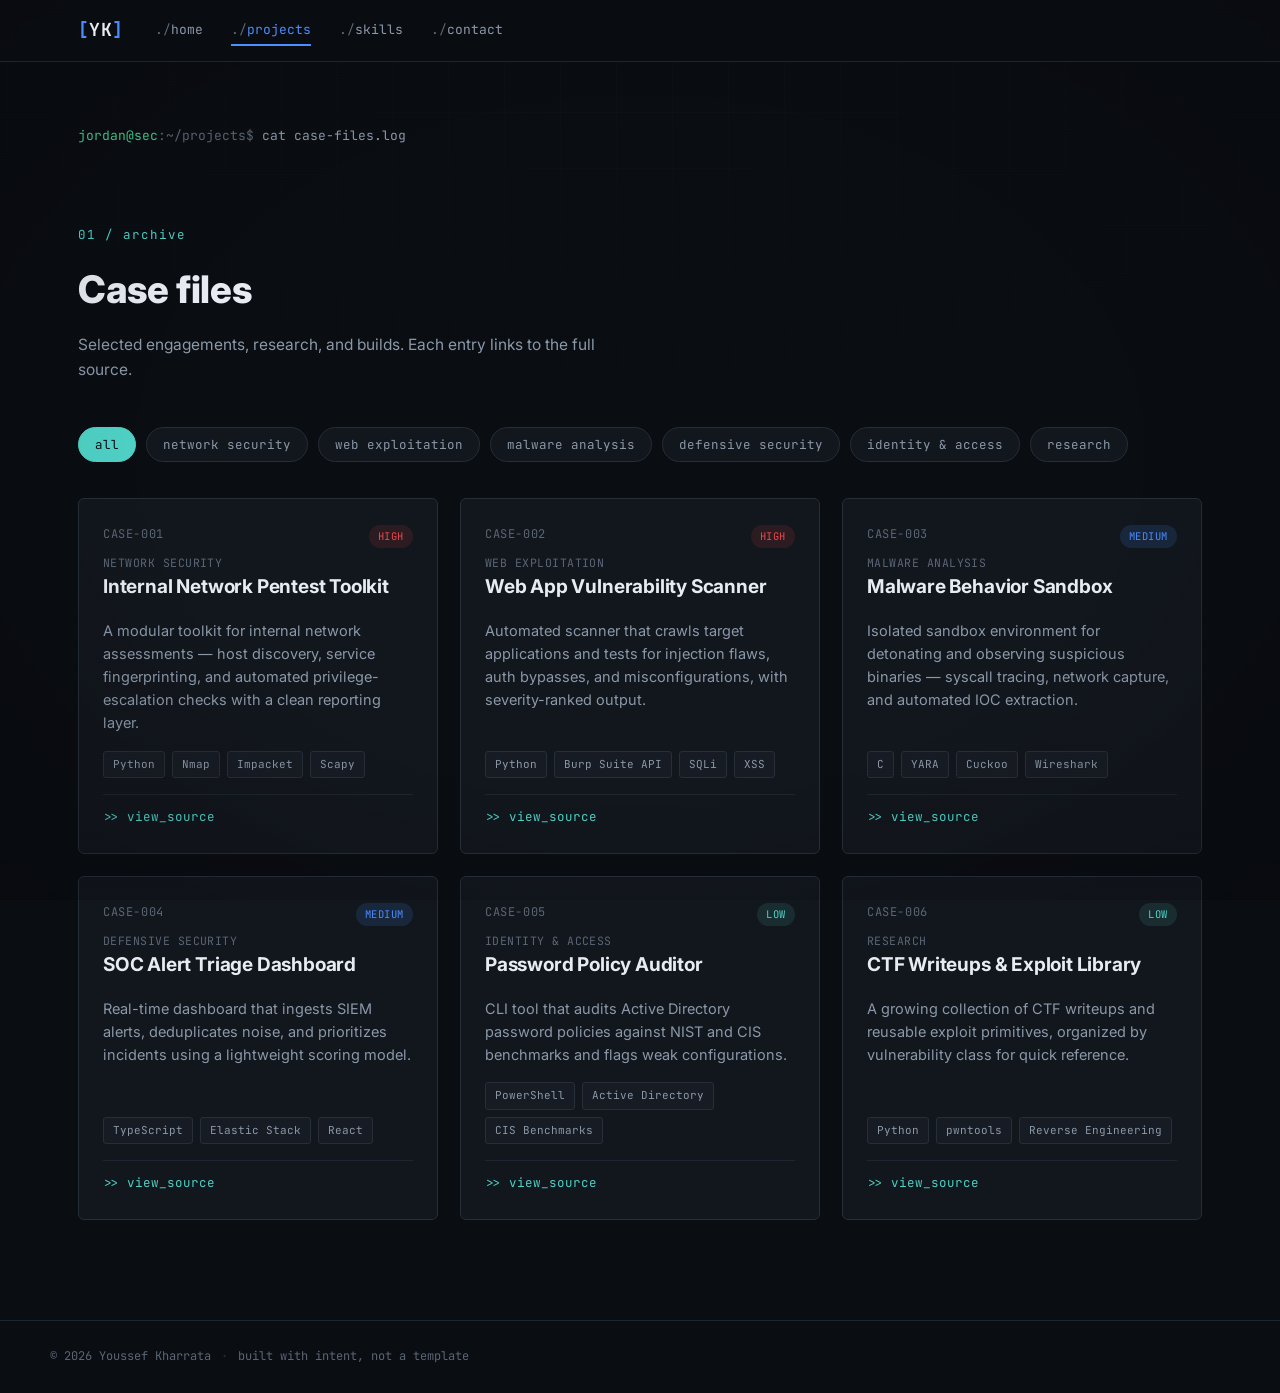
==== projects.html @ e9086f8f "Initial portfolio" ====
<!DOCTYPE html>
<html lang="en">
<head>
<meta charset="UTF-8">
<meta name="viewport" content="width=device-width, initial-scale=1.0">
<title>Projects — Youssef Kharrata</title>
<meta name="description" content="Case files: penetration testing tools, malware analysis, and security research projects.">
<link rel="preconnect" href="https://fonts.googleapis.com">
<link rel="preconnect" href="https://fonts.gstatic.com" crossorigin>
<link href="https://fonts.googleapis.com/css2?family=JetBrains+Mono:wght@400;500;600;700&family=Inter:wght@400;500;600;700;800&display=swap" rel="stylesheet">
<link rel="stylesheet" href="styles.css">
<link rel="icon" type="image/svg+xml" href="favicon.svg">
<meta name="theme-color" content="#0A0D12">
<meta property="og:type" content="website">
<meta property="og:title" content="Projects — Youssef Kharrata">
<meta property="og:description" content="Case files: penetration testing tools, malware analysis, and security research projects.">
<meta name="twitter:card" content="summary">
</head>
<body>

<div class="crt-overlay" aria-hidden="true"></div>

<header class="nav">
  <div class="nav-inner">
    <a class="nav-brand" href="index.html">
      <span class="brand-bracket">[</span>YK<span class="brand-bracket">]</span>
    </a>
    <nav class="nav-links">
      <a href="index.html">home</a>
      <a href="projects.html" class="is-active">projects</a>
      <a href="skills.html">skills</a>
      <a href="contact.html">contact</a>
    </nav>
    <button class="nav-toggle" id="navToggle" aria-label="Toggle menu" aria-expanded="false">
      <span></span><span></span><span></span>
    </button>
  </div>
</header>

<div class="page-header">
  <p class="page-path">jordan@sec<span class="path-sep">:~/projects$</span> <span class="path-cmd">cat case-files.log</span></p>
</div>

<section class="section">
  <div class="section-inner">
    <div class="section-head">
      <p class="section-kicker">01 / archive</p>
      <h2 class="section-title">Case files</h2>
      <p class="section-desc">Selected engagements, research, and builds. Each entry links to the full source.</p>
    </div>

    <div class="filter-row" id="filterRow" role="tablist" aria-label="Filter case files by category">
      <button class="filter-chip is-active" data-filter="all">all</button>
    </div>

    <div class="case-grid" id="caseGrid"></div>
  </div>
</section>

<footer class="footer">
  <div class="footer-inner">
    <span>© <span id="year"></span> Youssef Kharrata</span>
    <span class="footer-sep">·</span>
    <span>built with intent, not a template</span>
  </div>
</footer>

<script src="shared.js"></script>
<script src="projects.js"></script>
</body>
</html>
---- styles.css ----
/* ==========================================================================
   DESIGN TOKENS
   ========================================================================== */
:root {
  /* color */
  --bg:            #0A0D12;
  --surface:       #12161D;
  --surface-2:     #171C24;
  --border:        #262E38;
  --border-soft:   #1D2530;
  --text:          #E7ECF2;
  --text-dim:      #8B98A8;
  --text-faint:    #5B6675;
  --blue:          #4C8DFF;
  --blue-dim:      #294A80;
  --cyan:          #4FD1C5;
  --cyan-dim:      #2B6B65;
  --red:           #E5484D;
  --green:         #3ECF8E;

  /* type */
  --font-mono: 'JetBrains Mono', ui-monospace, 'SF Mono', Menlo, monospace;
  --font-body: 'Inter', -apple-system, BlinkMacSystemFont, sans-serif;

  /* layout */
  --max-w: 1180px;
  --radius: 3px;
  --radius-lg: 6px;
}

/* ==========================================================================
   RESET & BASE
   ========================================================================== */
*, *::before, *::after { box-sizing: border-box; }
html { scroll-behavior: smooth; }
@media (prefers-reduced-motion: reduce) {
  html { scroll-behavior: auto; }
  *, *::before, *::after { animation-duration: 0.001ms !important; animation-iteration-count: 1 !important; transition-duration: 0.001ms !important; }
}

body {
  margin: 0;
  background: var(--bg);
  color: var(--text);
  font-family: var(--font-body);
  font-size: 16px;
  line-height: 1.6;
  -webkit-font-smoothing: antialiased;
  opacity: 0;
  transition: opacity 0.35s ease;
}
body.is-loaded { opacity: 1; }
@media (prefers-reduced-motion: reduce) {
  body { opacity: 1; transition: none; }
}

a { color: inherit; text-decoration: none; }
h1, h2, h3, p { margin: 0; }
button { font-family: inherit; cursor: pointer; }
img { max-width: 100%; display: block; }

::selection { background: var(--blue); color: #060B14; }

/* subtle base texture: faint grid */
body::before {
  content: "";
  position: fixed;
  inset: 0;
  z-index: 0;
  pointer-events: none;
  background-image:
    linear-gradient(var(--border-soft) 1px, transparent 1px),
    linear-gradient(90deg, var(--border-soft) 1px, transparent 1px);
  background-size: 56px 56px;
  opacity: 0.25;
  mask-image: radial-gradient(ellipse 80% 60% at 50% 0%, black 0%, transparent 70%);
}

/* CRT scanline + vignette overlay — quiet, ambient, not a gimmick */
.crt-overlay {
  position: fixed;
  inset: 0;
  z-index: 40;
  pointer-events: none;
  background:
    radial-gradient(ellipse at center, transparent 55%, rgba(0,0,0,0.35) 100%),
    repeating-linear-gradient(
      to bottom,
      rgba(255,255,255,0.012) 0px,
      rgba(255,255,255,0.012) 1px,
      transparent 1px,
      transparent 3px
    );
  opacity: 0.5;
}

/* ==========================================================================
   NAV
   ========================================================================== */
.nav {
  position: sticky;
  top: 0;
  z-index: 50;
  background: rgba(10, 13, 18, 0.82);
  backdrop-filter: blur(10px);
  border-bottom: 1px solid var(--border-soft);
}

.nav-inner {
  max-width: var(--max-w);
  margin: 0 auto;
  padding: 16px 28px;
  display: flex;
  align-items: center;
  gap: 32px;
}

.nav-brand {
  font-family: var(--font-mono);
  font-weight: 700;
  font-size: 18px;
  letter-spacing: 0.02em;
  color: var(--text);
}
.brand-bracket { color: var(--blue); }

.nav-links {
  display: flex;
  gap: 28px;
  margin-right: auto;
  font-family: var(--font-mono);
  font-size: 13px;
}
.nav-links a {
  color: var(--text-dim);
  position: relative;
  padding: 4px 0;
  transition: color 0.15s ease;
}
.nav-links a::before { content: "./"; color: var(--text-faint); }
.nav-links a:hover { color: var(--blue); }
.nav-links a.is-active { color: var(--blue); }
.nav-links a.is-active::after {
  content: "";
  position: absolute;
  left: 0; right: 0; bottom: -1px;
  height: 2px;
  background: var(--blue);
}

.nav-toggle { display: none; }

/* ==========================================================================
   HERO
   ========================================================================== */
.hero {
  position: relative;
  z-index: 1;
  max-width: var(--max-w);
  margin: 0 auto;
  padding: 72px 28px 100px;
  display: flex;
  flex-direction: column;
  gap: 56px;
}

.hero-inner {
  display: grid;
  grid-template-columns: 1fr 1fr;
  gap: 48px;
  align-items: center;
}

/* --- terminal --- */
.terminal {
  background: var(--surface);
  border: 1px solid var(--border);
  border-radius: var(--radius-lg);
  overflow: hidden;
  box-shadow: 0 20px 60px -20px rgba(0,0,0,0.6);
  display: flex;
  flex-direction: column;
}
.terminal-bar {
  display: flex;
  align-items: center;
  gap: 8px;
  padding: 10px 14px;
  background: var(--surface-2);
  border-bottom: 1px solid var(--border);
}
.dot { width: 10px; height: 10px; border-radius: 50%; }
.dot.red { background: #4a2325; }
.dot.amber { background: #4a3a1c; }
.dot.green { background: #1c3a2c; }
.terminal-title {
  margin-left: 10px;
  font-family: var(--font-mono);
  font-size: 12px;
  color: var(--text-faint);
}
.terminal-body {
  padding: 20px 20px 14px;
  font-family: var(--font-mono);
  font-size: 13.5px;
  line-height: 1.85;
  min-height: 260px;
  max-height: 380px;
  overflow-y: auto;
  color: var(--cyan);
  cursor: text;
}
.terminal-body .line { color: var(--text-dim); }
.terminal-body .line .ok { color: var(--green); }
.terminal-body .line .path { color: var(--blue); }
.terminal-body .line.echoed { color: var(--text); }
.terminal-body .line.echoed .prompt-tag { color: var(--green); }
.terminal-body .line.echoed .prompt-sep2 { color: var(--text-faint); }
.terminal-body .line.error { color: var(--red); }
.terminal-body .line.hint { color: var(--text-faint); }
.terminal-body .line a { color: var(--blue); text-decoration: underline; text-underline-offset: 2px; }

.term-cursor {
  display: inline-block;
  width: 8px;
  height: 15px;
  background: var(--blue);
  vertical-align: middle;
  margin-left: 2px;
  animation: blink 1s step-end infinite;
}
@keyframes blink { 50% { opacity: 0; } }

/* live input row inside terminal */
.terminal-input-row {
  display: flex;
  align-items: center;
  gap: 8px;
  padding: 2px 0 4px;
}
.terminal-input-row .prompt-tag { color: var(--green); white-space: nowrap; }
.terminal-input-row .prompt-sep2 { color: var(--text-faint); white-space: nowrap; margin-right: 2px; }
.terminal-input {
  flex: 1;
  background: transparent;
  border: none;
  outline: none;
  color: var(--text);
  font-family: var(--font-mono);
  font-size: 13.5px;
  caret-color: var(--blue);
}
.terminal-input::placeholder { color: var(--text-faint); }

/* --- profile --- */
.hero-profile {
  opacity: 0;
  transform: translateY(10px);
  transition: opacity 0.6s ease, transform 0.6s ease;
}
.hero-profile.is-visible { opacity: 1; transform: translateY(0); }

.eyebrow {
  font-family: var(--font-mono);
  font-size: 13px;
  color: var(--blue);
  letter-spacing: 0.03em;
  margin-bottom: 14px;
}
.hero-name {
  font-family: var(--font-body);
  font-weight: 800;
  font-size: clamp(38px, 5vw, 56px);
  line-height: 1.05;
  letter-spacing: -0.02em;
  margin-bottom: 18px;
}
.hero-tagline {
  color: var(--text-dim);
  font-size: 17px;
  max-width: 46ch;
  margin-bottom: 30px;
}
.hero-actions {
  display: flex;
  gap: 14px;
  margin-bottom: 32px;
  flex-wrap: wrap;
}

.btn {
  font-family: var(--font-mono);
  font-size: 13.5px;
  font-weight: 500;
  padding: 12px 22px;
  border-radius: var(--radius);
  border: 1px solid transparent;
  display: inline-flex;
  align-items: center;
  gap: 8px;
  transition: all 0.15s ease;
}
.btn-primary {
  background: var(--blue);
  color: #060B14;
}
.btn-primary:hover { background: #6FA2FF; transform: translateY(-1px); }
.btn-ghost {
  border-color: var(--border);
  color: var(--text);
}
.btn-ghost:hover { border-color: var(--blue); color: var(--blue); }

.hero-meta {
  font-family: var(--font-mono);
  font-size: 12.5px;
  color: var(--text-faint);
  display: flex;
  gap: 10px;
  flex-wrap: wrap;
}
.meta-label { color: var(--text-faint); opacity: 0.7; margin-right: 4px; }
.meta-sep { color: var(--border); }

.hero-scroll-cue {
  align-self: center;
  display: flex;
  flex-direction: column;
  align-items: center;
  gap: 8px;
  font-family: var(--font-mono);
  font-size: 11px;
  color: var(--text-faint);
  letter-spacing: 0.1em;
}
.scroll-line {
  width: 1px;
  height: 34px;
  background: linear-gradient(to bottom, var(--text-faint), transparent);
  animation: scroll-cue 2s ease-in-out infinite;
}
@keyframes scroll-cue {
  0%, 100% { opacity: 0.3; }
  50% { opacity: 1; }
}

/* ==========================================================================
   PAGE HEADER (used on projects / skills / contact pages)
   ========================================================================== */
.page-header {
  position: relative;
  z-index: 1;
  max-width: var(--max-w);
  margin: 0 auto;
  padding: 64px 28px 0;
}
.page-path {
  font-family: var(--font-mono);
  font-size: 13px;
  color: var(--green);
  margin-bottom: 18px;
}
.page-path .path-sep { color: var(--text-faint); }
.page-path .path-cmd { color: var(--text-dim); }

/* ==========================================================================
   SECTIONS (shared)
   ========================================================================== */
.section {
  position: relative;
  z-index: 1;
  padding: 60px 0 100px;
  border-top: 1px solid var(--border-soft);
}
.section-alt { background: linear-gradient(180deg, transparent, rgba(255,255,255,0.012) 8%, rgba(255,255,255,0.012) 92%, transparent); }
.section-inner {
  max-width: var(--max-w);
  margin: 0 auto;
  padding: 0 28px;
}
.section-head { max-width: 640px; margin-bottom: 44px; }
.section-kicker {
  font-family: var(--font-mono);
  font-size: 12.5px;
  color: var(--cyan);
  letter-spacing: 0.08em;
  margin-bottom: 14px;
}
.section-title {
  font-weight: 800;
  font-size: clamp(28px, 3.4vw, 38px);
  letter-spacing: -0.01em;
  margin-bottom: 14px;
}
.section-desc { color: var(--text-dim); font-size: 15.5px; max-width: 52ch; }

/* first section on inner pages has no top border since page-header sits above it */
.page-header + .section { border-top: none; }

/* ==========================================================================
   PROJECTS — case files
   ========================================================================== */
.filter-row {
  display: flex;
  flex-wrap: wrap;
  gap: 10px;
  margin-bottom: 36px;
}
.filter-chip {
  font-family: var(--font-mono);
  font-size: 12.5px;
  color: var(--text-dim);
  background: var(--surface);
  border: 1px solid var(--border);
  padding: 8px 16px;
  border-radius: 999px;
  transition: all 0.15s ease;
}
.filter-chip:hover { color: var(--text); border-color: var(--text-faint); }
.filter-chip.is-active {
  color: var(--bg);
  background: var(--cyan);
  border-color: var(--cyan);
}

.case-grid {
  display: grid;
  grid-template-columns: repeat(auto-fill, minmax(320px, 1fr));
  gap: 22px;
}

.case-card {
  position: relative;
  background: var(--surface);
  border: 1px solid var(--border);
  border-radius: var(--radius-lg);
  padding: 26px 24px;
  display: flex;
  flex-direction: column;
  gap: 16px;
  transition: border-color 0.2s ease, transform 0.2s ease;
}
.case-card:hover { border-color: var(--blue-dim); transform: translateY(-3px); }

/* bracket-corner accent, appears on hover — targeting/scan motif */
.case-card::before, .case-card::after {
  content: "";
  position: absolute;
  width: 16px; height: 16px;
  border: 2px solid var(--blue);
  opacity: 0;
  transition: opacity 0.2s ease;
}
.case-card::before { top: -1px; left: -1px; border-right: none; border-bottom: none; }
.case-card::after { bottom: -1px; right: -1px; border-left: none; border-top: none; }
.case-card:hover::before, .case-card:hover::after { opacity: 1; }

.case-top {
  display: flex;
  justify-content: space-between;
  align-items: flex-start;
  gap: 12px;
}
.case-id {
  font-family: var(--font-mono);
  font-size: 12px;
  color: var(--text-faint);
  letter-spacing: 0.05em;
}
.case-severity {
  font-family: var(--font-mono);
  font-size: 10.5px;
  padding: 3px 9px;
  border-radius: 999px;
  text-transform: uppercase;
  letter-spacing: 0.05em;
  white-space: nowrap;
}
.sev-high { background: rgba(229,72,77,0.12); color: var(--red); }
.sev-medium { background: rgba(76,141,255,0.14); color: var(--blue); }
.sev-low { background: rgba(79,209,197,0.12); color: var(--cyan); }

.case-title { font-size: 19px; font-weight: 700; letter-spacing: -0.01em; }
.case-category {
  font-family: var(--font-mono);
  font-size: 11.5px;
  color: var(--text-faint);
  text-transform: uppercase;
  letter-spacing: 0.04em;
  margin-top: -10px;
}
.case-desc { color: var(--text-dim); font-size: 14.5px; flex: 1; }

.case-stack {
  display: flex;
  flex-wrap: wrap;
  gap: 7px;
}
.stack-tag {
  font-family: var(--font-mono);
  font-size: 11px;
  color: var(--text-dim);
  background: var(--surface-2);
  border: 1px solid var(--border);
  padding: 4px 9px;
  border-radius: var(--radius);
}

.case-links {
  display: flex;
  gap: 16px;
  padding-top: 12px;
  border-top: 1px solid var(--border-soft);
  font-family: var(--font-mono);
  font-size: 12.5px;
}
.case-links a { color: var(--cyan); transition: color 0.15s ease; }
.case-links a:hover { color: var(--blue); }
.case-links a.is-disabled { color: var(--text-faint); pointer-events: none; }

.case-empty {
  grid-column: 1 / -1;
  text-align: center;
  padding: 60px 20px;
  color: var(--text-faint);
  font-family: var(--font-mono);
  font-size: 13.5px;
}

/* ==========================================================================
   SKILLS — capability matrix
   ========================================================================== */
.skills-grid {
  display: grid;
  grid-template-columns: repeat(auto-fit, minmax(280px, 1fr));
  gap: 32px;
}

.skill-group {
  background: var(--surface);
  border: 1px solid var(--border);
  border-radius: var(--radius-lg);
  padding: 26px 24px;
}
.skill-group-title {
  font-family: var(--font-mono);
  font-size: 13px;
  color: var(--blue);
  letter-spacing: 0.04em;
  margin-bottom: 20px;
  padding-bottom: 14px;
  border-bottom: 1px solid var(--border-soft);
}

.skill-row {
  display: flex;
  align-items: center;
  justify-content: space-between;
  gap: 14px;
  padding: 9px 0;
}
.skill-name { font-size: 14px; color: var(--text); }
.skill-bars { display: flex; gap: 3px; }
.skill-bar {
  width: 14px; height: 7px;
  background: var(--border);
  border-radius: 1px;
}
.skill-bar.is-filled { background: var(--cyan); }

/* ==========================================================================
   CONTACT
   ========================================================================== */
.contact-inner { max-width: 900px; }
.contact-panel {
  background: var(--surface);
  border: 1px solid var(--border);
  border-radius: var(--radius-lg);
  padding: 30px 30px 26px;
  box-shadow: 0 20px 60px -30px rgba(0,0,0,0.6);
}
.contact-prompt {
  font-family: var(--font-mono);
  font-size: 14px;
  line-height: 1.9;
}
.prompt-user { color: var(--green); }
.prompt-sep { color: var(--text-faint); margin-right: 8px; }
.contact-json {
  margin: 10px 0 14px;
  padding: 18px 20px;
  background: var(--bg);
  border: 1px solid var(--border-soft);
  border-radius: var(--radius);
  color: var(--text-dim);
  font-size: 13.5px;
  overflow-x: auto;
  white-space: pre;
}
.contact-json a { color: var(--cyan); }
.contact-json a:hover { color: var(--blue); }
.blink-cursor { color: var(--blue); animation: blink 1s step-end infinite; }
.cursor-line { margin-top: 4px; }

.copy-btn {
  background: var(--surface-2);
  border: 1px solid var(--border);
  color: var(--text-dim);
  font-family: var(--font-mono);
  font-size: 11.5px;
  padding: 3px 9px;
  border-radius: var(--radius);
  margin-left: 10px;
  transition: all 0.15s ease;
}
.copy-btn:hover { color: var(--blue); border-color: var(--blue-dim); }

/* ==========================================================================
   FOOTER
   ========================================================================== */
.footer {
  border-top: 1px solid var(--border-soft);
  padding: 26px 28px;
}
.footer-inner {
  max-width: var(--max-w);
  margin: 0 auto;
  font-family: var(--font-mono);
  font-size: 12px;
  color: var(--text-faint);
  display: flex;
  gap: 10px;
  flex-wrap: wrap;
}
.footer-sep { color: var(--border); }

/* keyboard focus visibility */
a:focus-visible, button:focus-visible {
  outline: 2px solid var(--blue);
  outline-offset: 2px;
}

/* ==========================================================================
   RESPONSIVE
   ========================================================================== */
@media (max-width: 860px) {
  .hero-inner { grid-template-columns: 1fr; }
  .nav-links { position: fixed; top: 61px; left: 0; right: 0; background: var(--bg); border-bottom: 1px solid var(--border); flex-direction: column; gap: 0; padding: 8px 0; transform: translateY(-8px); opacity: 0; pointer-events: none; transition: all 0.2s ease; }
  .nav-links.is-open { transform: translateY(0); opacity: 1; pointer-events: auto; }
  .nav-links a { padding: 14px 28px; }
  .nav-toggle {
    display: flex;
    flex-direction: column;
    gap: 5px;
    background: none;
    border: none;
    padding: 6px;
  }
  .nav-toggle span { width: 20px; height: 2px; background: var(--text); }
}

@media (max-width: 520px) {
  .hero { padding: 48px 20px 70px; }
  .page-header { padding: 48px 20px 0; }
  .section { padding: 44px 0 70px; }
  .section-inner { padding: 0 20px; }
  .hero-actions { flex-direction: column; }
  .btn { justify-content: center; }
}
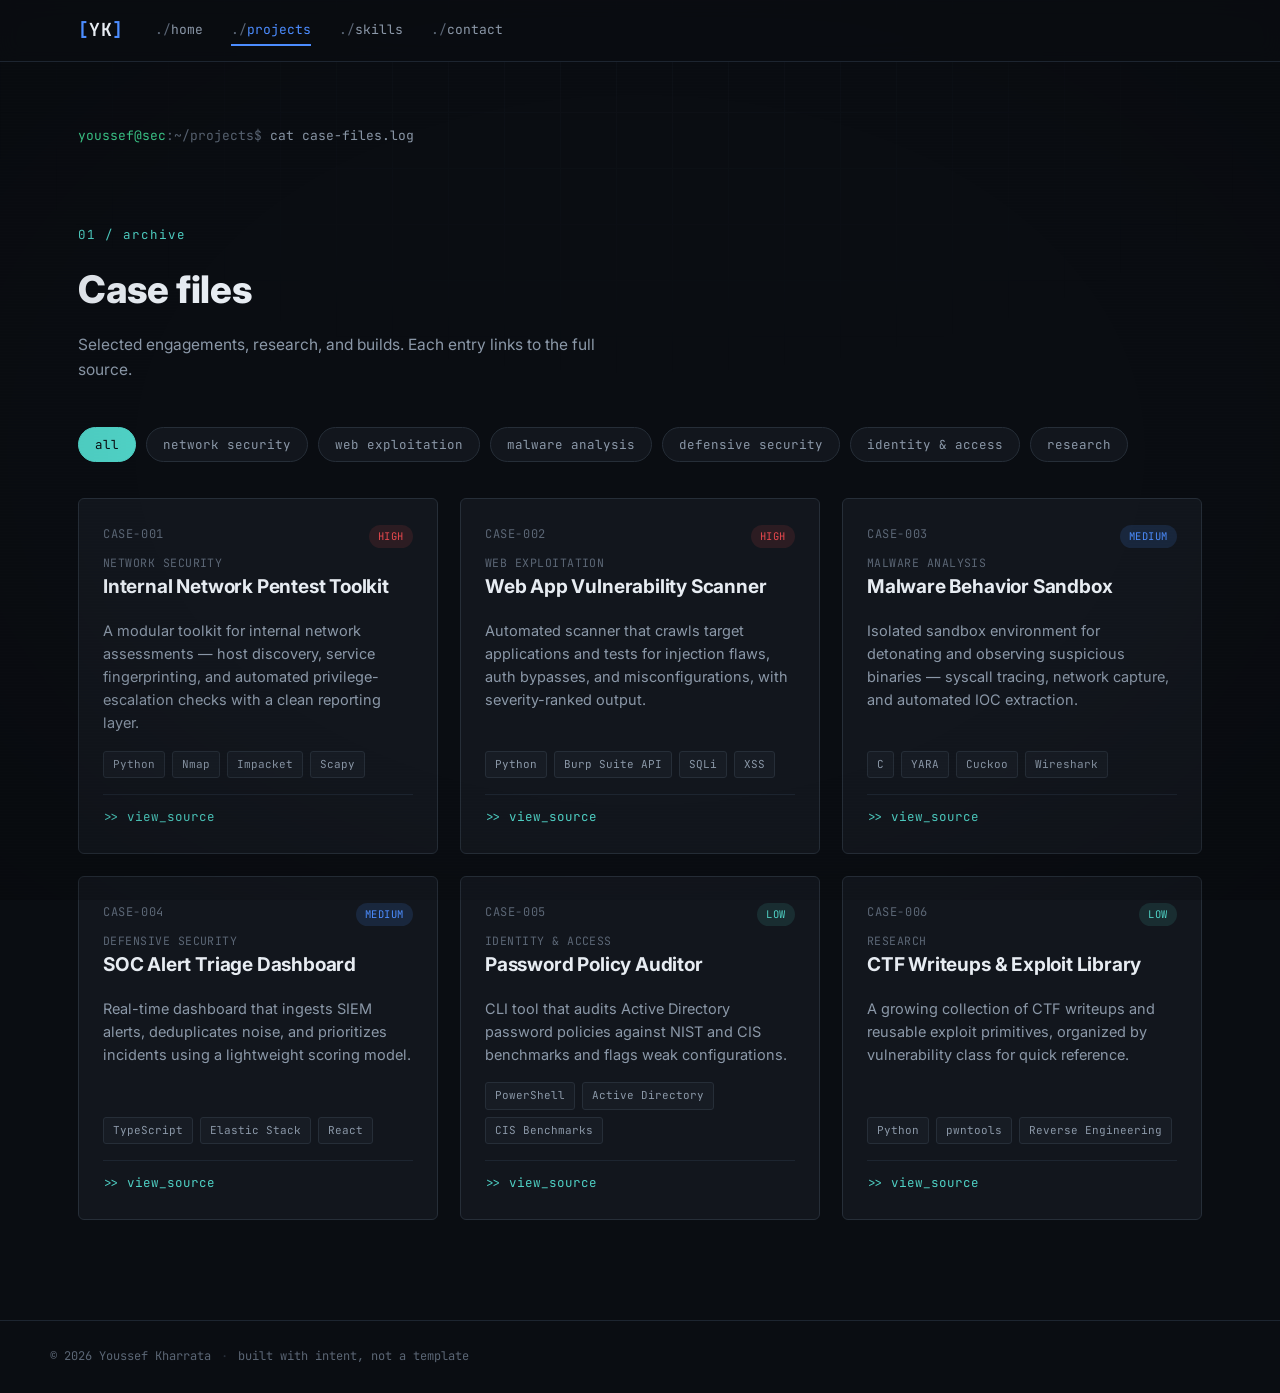
==== commit b2fc3760: "updating the pages" ====
--- a/projects.html
+++ b/projects.html
@@ -38,7 +38,7 @@
 </header>
 
 <div class="page-header">
-  <p class="page-path">jordan@sec<span class="path-sep">:~/projects$</span> <span class="path-cmd">cat case-files.log</span></p>
+  <p class="page-path">youssef@sec<span class="path-sep">:~/projects$</span> <span class="path-cmd">cat case-files.log</span></p>
 </div>
 
 <section class="section">
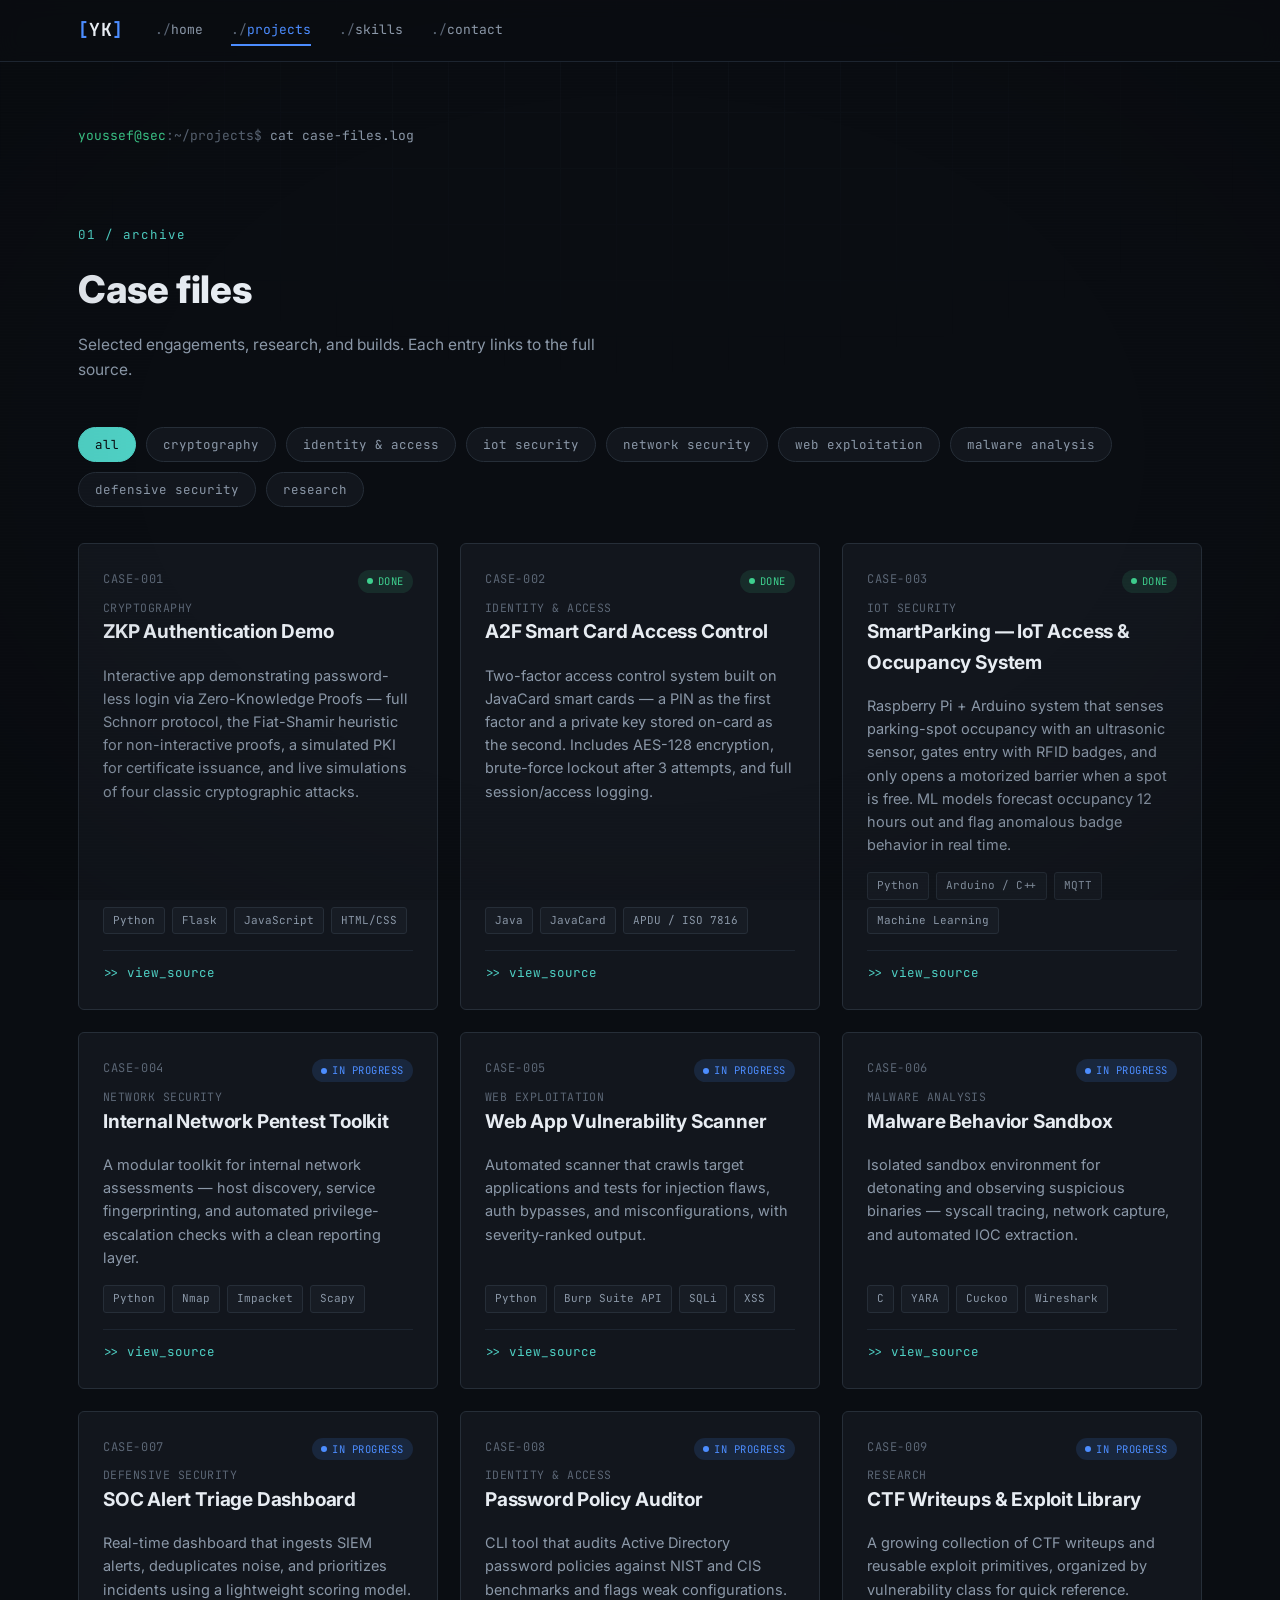
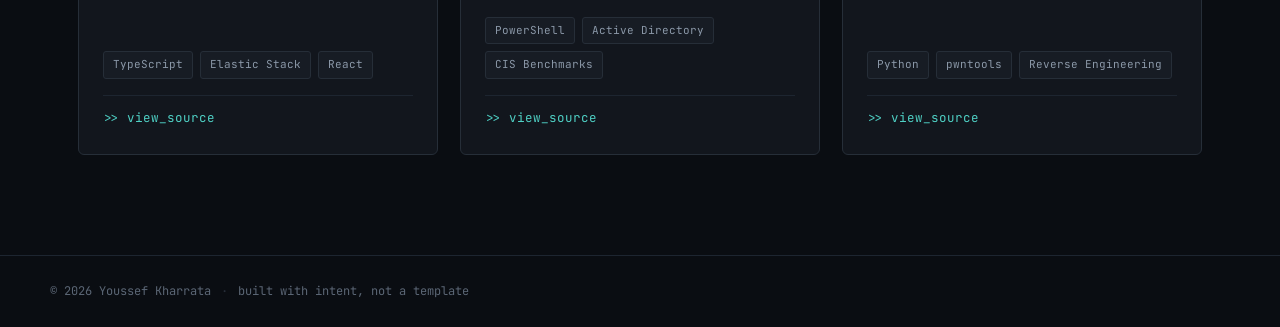
==== commit 5705687d: "deployment ready" ====
--- a/projects.html
+++ b/projects.html
@@ -3,7 +3,7 @@
 <head>
 <meta charset="UTF-8">
 <meta name="viewport" content="width=device-width, initial-scale=1.0">
-<title>Projects — Youssef Kharrata</title>
+<title>Projects — Jordan Reyes</title>
 <meta name="description" content="Case files: penetration testing tools, malware analysis, and security research projects.">
 <link rel="preconnect" href="https://fonts.googleapis.com">
 <link rel="preconnect" href="https://fonts.gstatic.com" crossorigin>
@@ -68,4 +68,4 @@
 <script src="shared.js"></script>
 <script src="projects.js"></script>
 </body>
-</html>
+</html>
--- a/styles.css
+++ b/styles.css
@@ -231,6 +231,12 @@
 }
 @keyframes blink { 50% { opacity: 0; } }
 
+@keyframes pulse-dot {
+  0%   { box-shadow: 0 0 0 0 rgba(76, 141, 255, 0.45); }
+  70%  { box-shadow: 0 0 0 6px rgba(76, 141, 255, 0); }
+  100% { box-shadow: 0 0 0 0 rgba(76, 141, 255, 0); }
+}
+
 /* live input row inside terminal */
 .terminal-input-row {
   display: flex;
@@ -467,7 +473,7 @@
   color: var(--text-faint);
   letter-spacing: 0.05em;
 }
-.case-severity {
+.case-status {
   font-family: var(--font-mono);
   font-size: 10.5px;
   padding: 3px 9px;
@@ -475,10 +481,20 @@
   text-transform: uppercase;
   letter-spacing: 0.05em;
   white-space: nowrap;
-}
-.sev-high { background: rgba(229,72,77,0.12); color: var(--red); }
-.sev-medium { background: rgba(76,141,255,0.14); color: var(--blue); }
-.sev-low { background: rgba(79,209,197,0.12); color: var(--cyan); }
+  display: inline-flex;
+  align-items: center;
+  gap: 5px;
+}
+.case-status::before {
+  content: "";
+  width: 6px;
+  height: 6px;
+  border-radius: 50%;
+}
+.status-done { background: rgba(62,207,142,0.12); color: var(--green); }
+.status-done::before { background: var(--green); }
+.status-in-progress { background: rgba(76,141,255,0.14); color: var(--blue); }
+.status-in-progress::before { background: var(--blue); animation: pulse-dot 2.2s ease-out infinite; }
 
 .case-title { font-size: 19px; font-weight: 700; letter-spacing: -0.01em; }
 .case-category {
@@ -666,4 +682,4 @@
   .section-inner { padding: 0 20px; }
   .hero-actions { flex-direction: column; }
   .btn { justify-content: center; }
-}
+}
